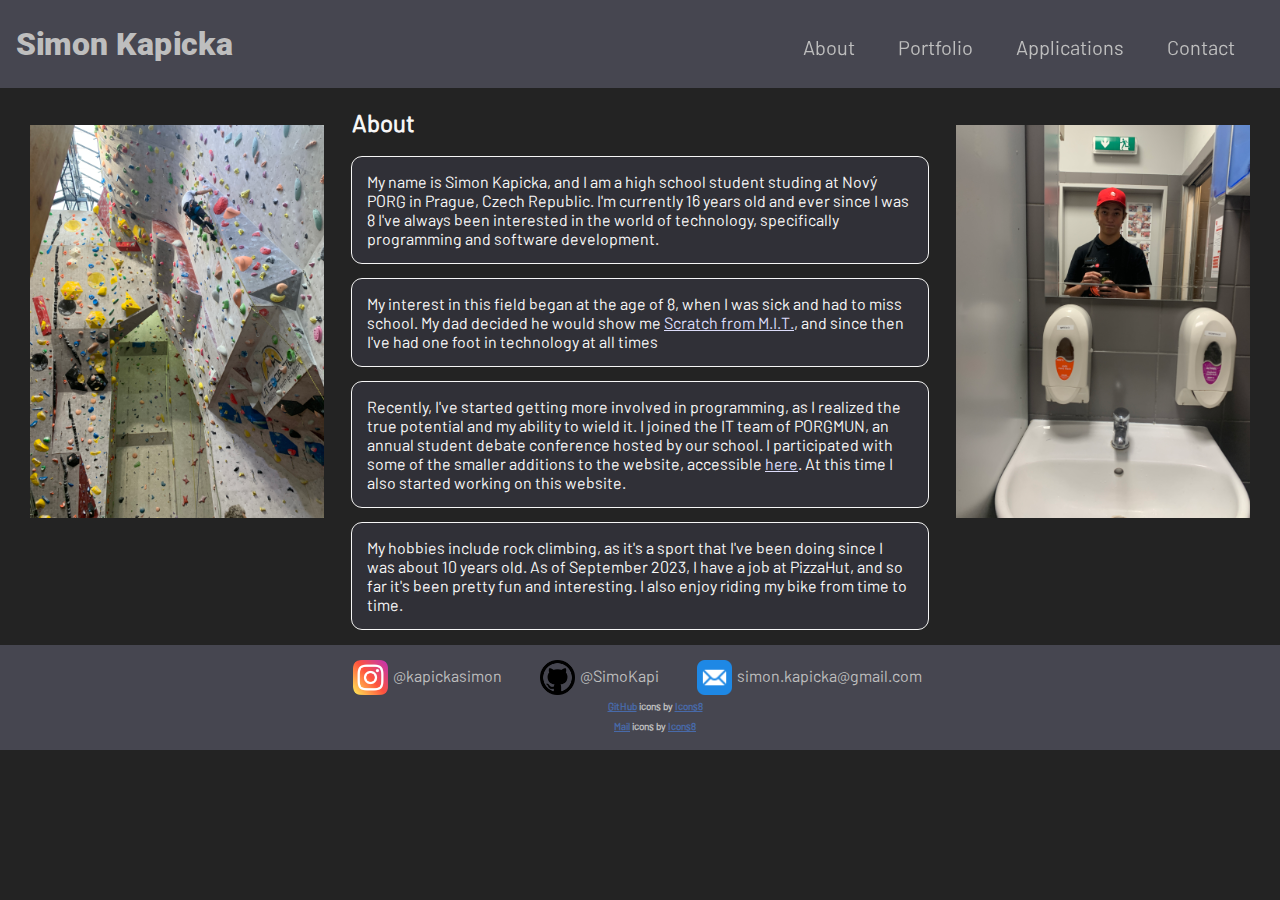
==== HTML/about.html @ e8f4f3f6 "Initial commit" ====
<!DOCTYPE html>
<html lang="en">
<head>
    <meta charset="UTF-8">
    <meta name="viewport" content="width=device-width, initial-scale=1.0">
    <title>About</title>
    <link rel="stylesheet" href="../CSS/style.css">
    <script src="https://ajax.googleapis.com/ajax/libs/jquery/3.2.1/jquery.min.js"></script>
    <script src="../JS/contentLoader.js"></script>
</head>
<body>
    <div id="header">
    </div>

    <div class="main_content">
        <div class="imagesLeft"><img src="../imgs/rockclimbing.JPG"></div>
        <div class="aboutContent">
            <h2>About</h2>
            <p>My name is Simon Kapicka, and I am a high school student studing at Nový PORG in Prague, Czech Republic.
                I'm currently 16 years old and ever since I was 8 I've always been interested in 
                the world of technology, specifically programming and software development.</p>
            <p>My interest in this field began at the age of 8, when I was sick and had to miss school. My dad decided he would
                show me <a target="_blank" href="https://scratch.mit.edu">Scratch from M.I.T.</a>, and since then I've had one foot in technology at all times
            </p>
            <p>Recently, I've started getting more involved in programming, as I realized the true potential and my ability to wield it. 
                I joined the IT team of PORGMUN, an annual student debate conference hosted by our school. I participated with some of the 
                smaller additions to the website, accessible <a target="_blank" href="https://porgmun.cz">here</a>. At this time I also started working on this website.</p>
            <p>My hobbies include rock climbing, as it's a sport that I've been doing since I was about 10 years old. As of September 2023, I have a job at PizzaHut, 
                and so far it's been pretty fun and interesting. I also enjoy riding my bike from time to time.</p>
        </div>
        <div class="imagesRight"><img src="../imgs/pizzahut.jpeg"></div>
    </div>

    <div id="footer">
    </div>
</body>
</html>
---- CSS/style.css ----
@font-face {
    font-family:'font-title-main';
    src: url('../fonts/Roboto-Black.ttf');
}

@font-face {
    font-family:'font-main';
    src: url('../fonts/Barlow-Regular.otf');
}

:root {
    /* Light mode */
    /* --header: rgb(35, 35, 35);
    --main1: rgb(167, 226, 254);
    --main2: rgb(99, 198, 244);
    --main3: rgb(110, 161, 184);
    --bg_faint: rgb(227, 250, 250);
    --bg_faint2: rgb(220, 240, 240);
    --bg_faint3: rgb(224, 245, 245);
    --background: rgb(220, 220, 220);
    --text_color: black;
    --header_text_color: rgb(190, 190, 190);
    --green_accent: rgb(50, 120, 93);
    --error: rgb(166, 61, 61); */

    /* Dark mode */
    --header: rgb(70, 70, 80);
    --main1: rgb(87, 116, 171);
    --main2: rgb(43, 65, 105);
    --main3: rgb(72, 106, 169);
    --bg_faint: rgb(48, 48, 55);
    --bg_faint2: rgb(40, 40, 45);
    --bg_faint3: rgb(45, 45, 50);
    --background: rgb(35, 35, 35);
    --text_color: rgb(246, 246, 246);
    --header_text_color: rgb(190, 190, 190);
    --green_accent: rgb(50, 120, 93);
    --error: rgb(166, 61, 61);
}

html {
    scroll-behavior: smooth;
    scroll-padding-top: var(--scroll_padding, 115px);
}

body {
    font-family:"font-main";
    overflow:auto;
    width:100%;
    padding:0;
    margin:0;
    position:absolute;
    top:0px;
    background-color:var(--background);
}

#header {
    background-size:cover;
    background-position: 0px 0px;
    color:var(--header_text_color);
    background-color:var(--header);
    width:100%;
    height:5.5rem;
    position:sticky;
    padding:0px;
    margin:0px;
    top:0;
    z-index:9999;
}

#footer {
    position:static;
    bottom:0;
    left:0;
    width:100%;
    text-align: center;
    background-color:var(--header);
    z-index:9999;
    padding:10px;
    height:max-content;
}

#title {
    transition: 0.2s ease-out;
    font-family:"font-title-main";
    margin:0;
    padding-top:5px;
    font-size:2rem;
    color:var(--header_text_color);
    position:relative;
    top:1.5rem;
    left:1rem;
    width:100%;
    text-align: left;
    text-decoration: none;
}

.main_content {
    /* overflow-y:scroll; */
    color:var(--text_color);
    width:90%;
    margin:auto;
    margin-bottom: 15px;
}

.main_content > h2, .applicationsContent > h2 {
    font-family: font-title-main;
    font-size:40px;
    color:var(--text_color);
    margin-bottom:0;
}

.main_content > h3, .applicationsContent > h3 {
    font-family: font-main;
    font-size:20px;
    margin-top:5px;
    color:var(--text_color);
}

.applicationsContent {
    width:80%;
    left:0;
    height:max-content;
    position:static;
}

.applicationsSidebar {
    width:20%;
    right:1.5rem;
    top:7.5rem;
    position:fixed;
    /* background-color: red; */
    border-radius:10px;
    background-color:var(--bg_faint2);
}

.applicationsSidebar > h1 {
    margin:10px;
    font-family:font-title-main;
    font-size:25px;
}

.appSidebarList {
    padding:0;
}

.appSidebarList > li {
    display:block;
    /* margin-top:0px; */
    margin:0;
    /* height:max-content; */
    padding:0 5px 0 5px;
    border:1px solid var(--bg_faint2);
    background-color:var(--bg_faint3);
}

.appSidebarList > li > a {
    text-decoration: none;
    color:var(--text_color);
    font-size:20px;
    margin:2px 0 2px 0;
    padding:5px;
}

.appSidebarList > li > button {
    width:100%;
    font-size:20px;
    padding:5px;
    color:var(--header_text_color);
    font-family: font-main;
    background-color:transparent;
    text-align: left;
    border:1px solid var(--bg_faint2);
}

.applicationsContent > div {
    width:80%;
    border-radius:10px;
    background-color:var(--bg_faint);
    margin:auto;
    padding:15px 15px;
    border: .2px solid var(--header);
}

.applicationsContent > div > h1 {
    font-family:font-title-main;
    font-size:30px;
    margin-top:0;
    margin-bottom:0;
}

.applicationsContent > div > h2 {
    margin-top:5px;
    font-family:font-main;
    font-size:17px;
    position:relative;
    left:20px;
    margin-right:20px;
}

.applicationsContent > div > h3 {
    margin-top:5px;
    font-family:font-main;
    font-size:22px;
    position:relative;
    left:100px;
}

.applicationsContent > div > p {
    font-family:font-main;
    font-size:15px;
}

#main_content > p {
    font-family: font-main;
}

.aboutContent {
    color:var(--text_color);
    width:50%;
    margin:auto;
    position:relative;
}

.aboutContent > p {
    color:var(--text_color);
    padding:15px;
    border-radius: 10px;
    outline:0.5px;
    outline-style: solid;
    outline-color: var(--text_color);
    background-color:var(--bg_faint);
}

.aboutContent > p > a {
    color:rgb(220, 220, 250);
}

.imagesLeft, .imagesRight {
    position:absolute;
    width:23%;
    margin:0;
    padding:0;
    top:125px;
    height:100%;
}

.imagesLeft {
    left:30px;
}

.imagesRight {
    right:30px;
}

.imagesLeft > img, .imagesRight > img {
    width:100%;
}

.appPreview {
    color:var(--text_color);
    border-radius:15px;
    outline: 0.2px solid var(--header);
    width:90%;
    /* height:1000px; */
    padding:0px;
    margin:auto;
    position:relative;
    background-color:var(--bg_faint2);
}

#title:hover {
    color:var(--main1);
}

.navbar_top {
    width:60%;
    right:0;
    position:absolute;
    top:0;
    margin:0;
    padding:25px;
    text-align: right;
}

.navbar_top > li {
    display:inline-block;
    margin:10px 20px;
    text-align: center;
}

.navbar_top > li > a {
    font-family:"font-main";
    font-size:20px;
    color:var(--header_text_color);
    text-align: center;
    width:80px;
    height:30px;
    text-decoration: none;
    position:relative;
    padding-bottom:10px;
}

.navbar_top > li > a:before {
    content:"";
    width:100%;
    height:4px;
    background: var(--main1);
    transition: all 0.2s ease-in-out;
    -webkit-transform: scaleX(0);
    transform: scaleX(0);
    position:absolute;
    bottom:0;
    left:0;
}

.navbar_top > li > a:hover:before {
    transform: scaleX(1);
}

.portfolio {
    width:80%;
    height:1200px;
    margin-left:10%;
}

#footer > a {
    display:inline-block;
    text-align: left;
    color:var(--header_text_color);
    position:relative;
    margin-bottom:0;
    margin-right:30px;
    margin-top:0;
    text-decoration: none;
}

#footer > a > img {
    vertical-align: middle;
    width:35px;
    /* margin:5px; */
    padding:5px;
}

.iconcredit {
    /* position:absolute; */
    top:0;
    /* left:5px; */
    margin-top:0;
    margin-left:10px;
    color:var(--header_text_color);
    font-size:10px;
}

.iconcredit > a {
    color:var(--main3);
}
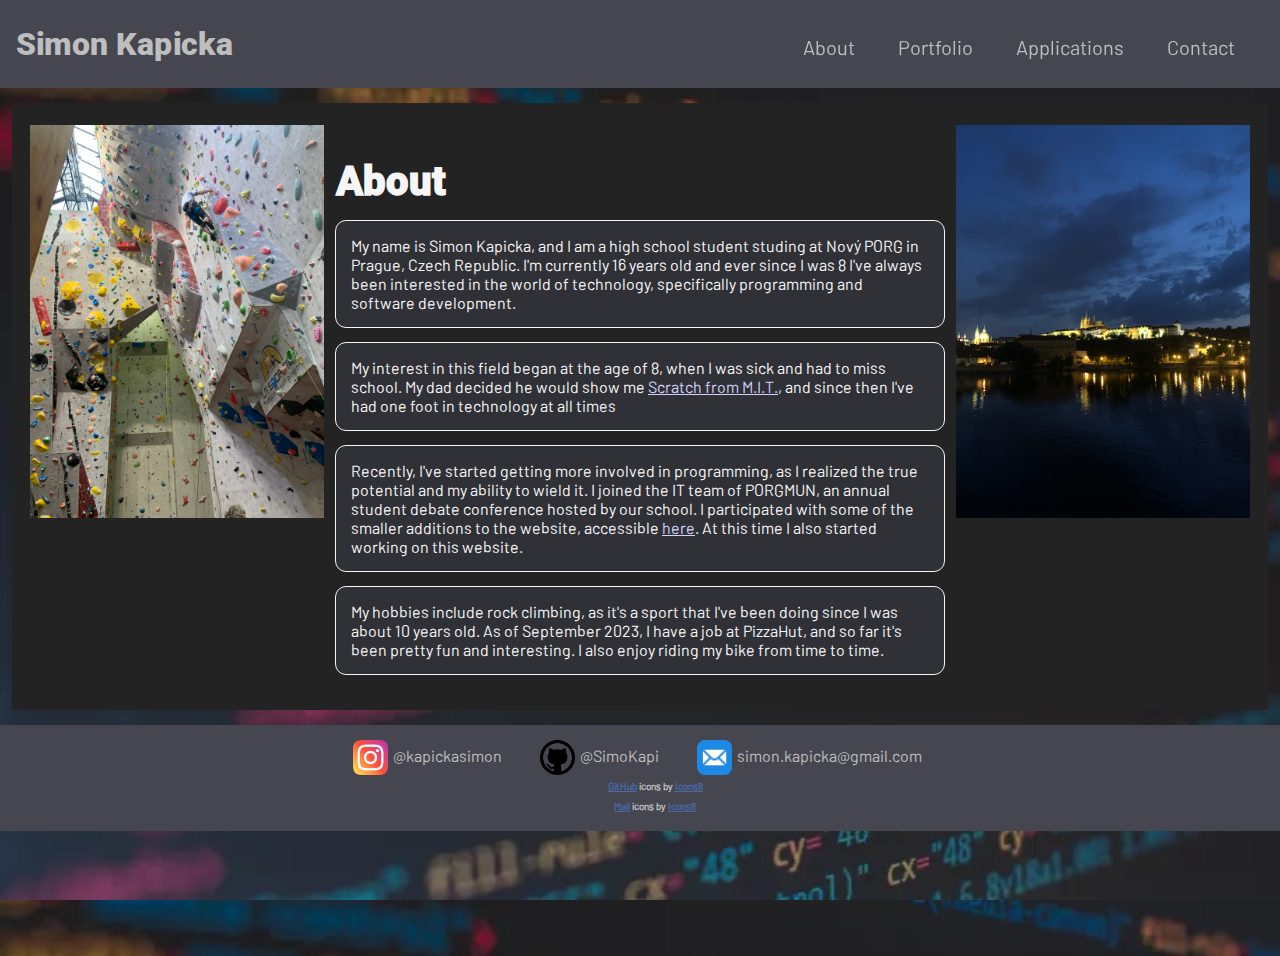
==== commit d8144484: "Updated photos + contacts" ====
--- a/HTML/about.html
+++ b/HTML/about.html
@@ -28,7 +28,7 @@
             <p>My hobbies include rock climbing, as it's a sport that I've been doing since I was about 10 years old. As of September 2023, I have a job at PizzaHut, 
                 and so far it's been pretty fun and interesting. I also enjoy riding my bike from time to time.</p>
         </div>
-        <div class="imagesRight"><img src="../imgs/pizzahut.jpeg"></div>
+        <div class="imagesRight"><img src="../imgs/prague2.JPG"></div>
     </div>
 
     <div id="footer">
--- a/CSS/style.css
+++ b/CSS/style.css
@@ -36,6 +36,7 @@
     --header_text_color: rgb(190, 190, 190);
     --green_accent: rgb(50, 120, 93);
     --error: rgb(166, 61, 61);
+    --link_color: rgb(210, 210, 250);
 }
 
 html {
@@ -51,7 +52,8 @@
     margin:0;
     position:absolute;
     top:0px;
-    background-color:var(--background);
+    background-image: url("../imgs/background.jpg");
+    /* background-color:var(--background); */
 }
 
 #header {
@@ -98,12 +100,42 @@
 .main_content {
     /* overflow-y:scroll; */
     color:var(--text_color);
-    width:90%;
-    margin:auto;
+    /* opacity: 0.95; */
+    width:95%;
+    margin:auto;
+    background-color:var(--background);
     margin-bottom: 15px;
-}
-
-.main_content > h2, .applicationsContent > h2 {
+    margin-top:15px;
+    padding:20px;
+}
+
+.welcomeText {
+    /* display: block; */
+    /* position: relative; */
+    /* margin:auto; */
+    /* justify-content: center; */
+    text-align: center;
+}
+
+.welcomeImage {
+    width:20%;
+    display: flex;
+    justify-content: center;
+    align-items: center;
+    margin:auto;
+    padding:15px;
+    border:1px solid var(--main2);
+    border-radius: 25px;
+    background-color: var(--bg_faint2);
+}
+
+.mainpage {
+    width:70%;
+    margin:auto;
+    font-size: 20px;
+}
+
+.main_content > h2, .applicationsContent > h2, .portfolioContent > h2, .aboutContent > h2 {
     font-family: font-title-main;
     font-size:40px;
     color:var(--text_color);
@@ -140,6 +172,22 @@
     font-size:25px;
 }
 
+.projectsSidebar {
+    width:17.5%;
+    right:1rem;
+    top:7.5rem;
+    position:fixed;
+    /* background-color: red; */
+    border-radius:10px;
+    background-color:var(--bg_faint2);
+}
+
+.projectsSidebar > h1 {
+    margin:10px;
+    font-family:font-title-main;
+    font-size:25px;
+}
+
 .appSidebarList {
     padding:0;
 }
@@ -149,7 +197,7 @@
     /* margin-top:0px; */
     margin:0;
     /* height:max-content; */
-    padding:0 5px 0 5px;
+    padding:5px 5px 5px 5px;
     border:1px solid var(--bg_faint2);
     background-color:var(--bg_faint3);
 }
@@ -157,7 +205,7 @@
 .appSidebarList > li > a {
     text-decoration: none;
     color:var(--text_color);
-    font-size:20px;
+    font-size:15px;
     margin:2px 0 2px 0;
     padding:5px;
 }
@@ -232,8 +280,38 @@
     background-color:var(--bg_faint);
 }
 
+.portfolioContent {
+    width:85%;
+}
+
+.portfolioContent > div {
+    color:var(--text_color);
+    padding:15px;
+    border-radius: 10px;
+    outline:0.5px;
+    outline-style: solid;
+    outline-color: var(--text_color);
+    background-color:var(--bg_faint);
+    width:85%;
+    margin:auto;
+    margin-bottom:10px;
+}
+
+.portfolioContent > div > p > a {
+    color:var(--link_color);
+}
+
+.portfolioContent > div > img {
+    width:80%;
+    /* position:relative; */
+    display:block;
+    /* justify-content: center;
+    align-items: center; */
+    margin:auto;
+}
+
 .aboutContent > p > a {
-    color:rgb(220, 220, 250);
+    color:var(--link_color);
 }
 
 .imagesLeft, .imagesRight {
@@ -354,4 +432,32 @@
 
 .iconcredit > a {
     color:var(--main3);
+}
+
+.contact_div {
+    width:80%;
+    margin:auto;
+    margin-top:15px;
+    text-align: center;
+    background-color: var(--bg_faint);
+}
+
+/* .contact_form {
+
+} */
+
+.contact_form > input {
+    display:block;
+    margin:auto;
+    padding:5px;
+    margin-top:5px;
+}
+
+.formEmail, .formSubject {
+    width:40%;
+    height:2.5rem;
+    margin-top:150px;
+    border-radius:5px;
+    border:none;
+    font-size:100%;
 }